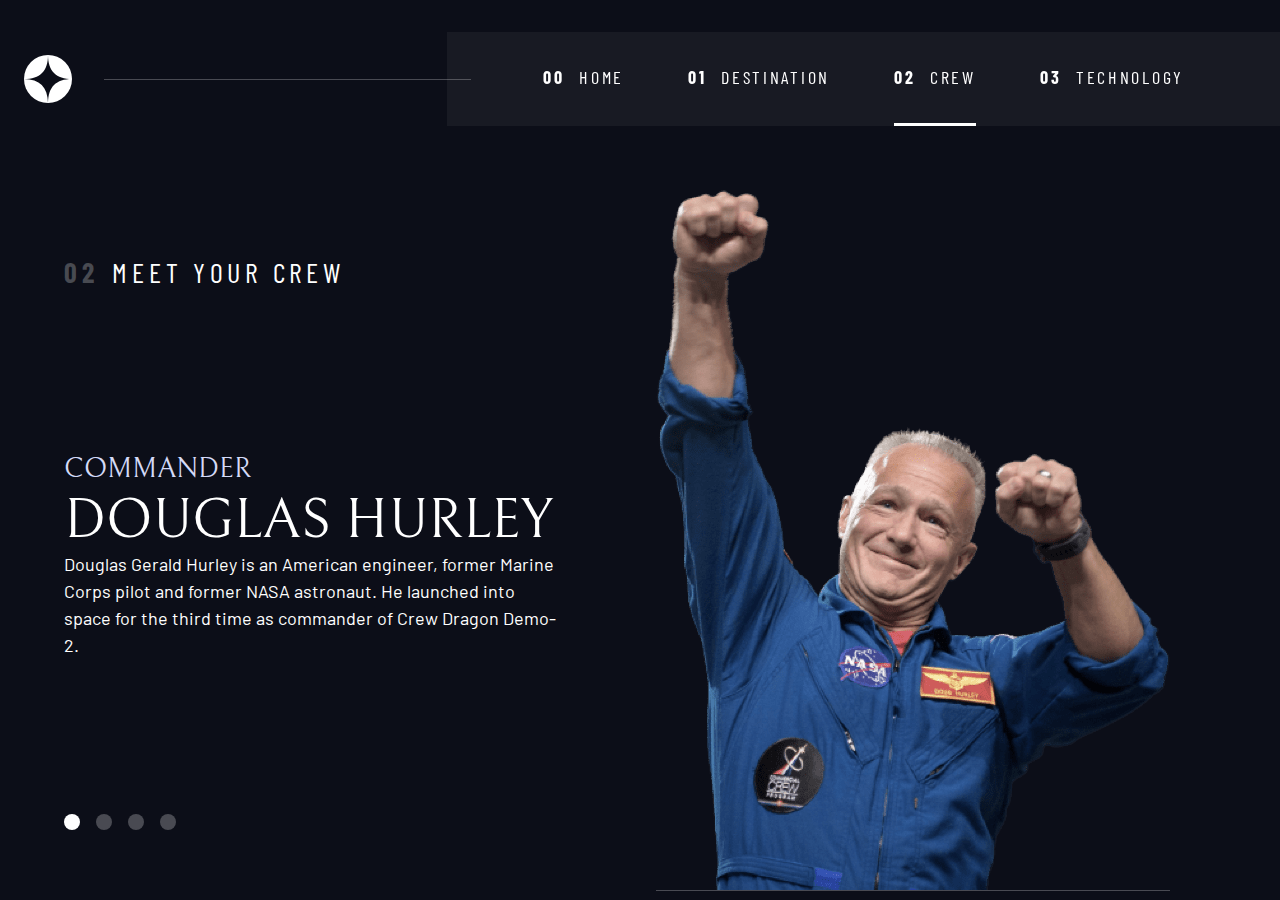
==== crew.html @ 4877530f "Add crew page" ====
<!DOCTYPE html>
<html lang="en">

  <head>
    <meta charset="UTF-8">
    <meta name="viewport" content="width=device-width, initial-scale=1.0">

    <link rel="icon" type="image/png" sizes="32x32" href="./assets/favicon-32x32.png">
    <link rel="stylesheet" href="style.css">
    <script src="./main.js" defer></script>

    <title>Space Tourism</title>
  </head>

  <body class="crew">

    <a class="skip-to-content" href="#main">skip to content</a>
    <header class="primary-header flex">
      <div>
        <img src="./assets/shared/logo.svg" alt="space tourism logo" class="logo">
      </div>

      <button class="mobile-nav-toggle js-mobile-nav-toggle" aria-controls="primary-navigation"
        aria-expanded="false"><span class="sr-only">menu</span></button>

      <nav>
        <ul id="primary-navigation" data-visible="false"
          class="js-primary-navigation primary-navigation underline-indicators flex">
          <li>
            <a href="./index.html" class="uppercase text-white ff-sans-cond letter-spacing-2"><span
                aria-hidden="true">00</span>
              Home</a>
          </li>
          <li>
            <a href="./destination.html" class="uppercase text-white ff-sans-cond letter-spacing-2"><span
                aria-hidden="true">01</span>
              Destination</a>
          </li>
          <li class="active">
            <a href="./crew.html" class="uppercase text-white ff-sans-cond letter-spacing-2"><span
                aria-hidden="true">02</span> Crew</a>
          </li>
          <li>
            <a href="./technology.html" class="uppercase text-white ff-sans-cond letter-spacing-2"><span
                aria-hidden="true">03</span>
              Technology</a>
          </li>
        </ul>
      </nav>
    </header>


    <main id="main" class="grid-container grid-container--crew flow">

      <h1 class="numbered-title"><span aria-hidden="true">02</span>Meet your crew</h1>

      <article class="crew-info">
        <h2 class="text-accent ff-serif fs-500 uppercase">Commander</h2>
        <p class="uppercase ff-serif fs-700">Douglas Hurley</p>
        <p>
          Douglas Gerald Hurley is an American engineer, former Marine Corps pilot
          and former NASA astronaut. He launched into space for the third time as
          commander of Crew Dragon Demo-2.
        </p>
      </article>

      <div class="dot-indicators flex">
        <button aria-selected="true"><span class="sr-only">The Commander</span></button>
        <button aria-selected="false"><span class="sr-only">The Pilot</span></button>
        <button aria-selected="false"><span class="sr-only">The Crew Specialist</span></button>
        <button aria-selected="false"><span class="sr-only">The Crew engineer</span></button>
      </div>

      <img src="./assets/crew/image-douglas-hurley.png" alt="">
    </main>
  </body>

</html>
---- style.css ----
/* fonts import */
@import url('https://fonts.googleapis.com/css2?family=Barlow+Condensed:wght@400;700&family=Bellefair&family=Barlow:wght@400;700&display=swap');


/* -------------------- */
/* Custom Properties    */
/* -------------------- */

:root {

  /* colors */
  --clr-dark: 230 35% 7%;
  --clr-light: 230 70% 90%;
  --clr-white: 0 0% 100%;

  /* font-sizes */
  --fs-900: clamp(5rem, 8vw + 1rem, 9.735rem);
  --fs-800: 3.5rem;
  --fs-700: 1.5rem;
  --fs-600: 1rem;
  --fs-500: 1rem;
  --fs-400: 0.9375rem;
  --fs-300: 1rem;
  --fs-200: 0.875rem;

  /* font-families */
  --ff-serif: "Bellefair", serif;
  --ff-sans-cond: "Barlow Condensed", sans-serif;
  --ff-sans-normal: "Barlow", sans-serif;
}

/* tablet and bigger */
@media (min-width: 35em) {
  :root {
    --fs-800: 5rem;
    --fs-700: 2.5rem;
    --fs-600: 1.5rem;
    --fs-500: 1.25rem;
    --fs-400: 1rem;
  }
}

/* desktop and bigger */
@media (min-width: 45em) {
  :root {
    --fs-800: 6.25rem;
    --fs-700: 3.5rem;
    --fs-600: 2rem;
    --fs-500: 1.75rem;
    --fs-400: 1.125rem;
  }
}


/* -------------------- */
/* Reset                */
/* -------------------- */

/* Box sizing */
*,
*::before,
*::after {
  box-sizing: border-box;
}

/* Reset margins */
body,
h1,
h2,
h3,
h4,
h5,
h6,
p,
figure,
picture {
  margin: 0;
}

/* reset the font-weight tobe normal*/
h1,
h2,
h3,
h4,
h5,
h6,
p {
  font-weight: 400;
}

/* Set up the body */
body {
  font-family: var(--ff-sans-normal);
  font-size: var(--fs-400);
  background-color: hsl(var(--clr-dark));
  color: hsl(var(--clr-white));
  line-height: 1.5;
  min-height: 100vh;

  display: grid;
  grid-template-rows: min-content 1fr;
  /*assume that body have always 2 child, 1 for header and 1 for container*/
  overflow-x: hidden;
}

/* make images easier to work with */
img,
picture {
  max-width: 100%;
  display: block;
}

/* make form elements easier to work with */
input,
button,
textarea,
select {
  font: inherit;
}

/* remove animations for people who turned them off */
@media (prefers-reduced-motion: reduce) {

  *,
  *::before,
  *::after {
    animation-duration: 0.01ms !important;
    animation-iteration-count: 1 !important;
    transition-duration: 0.01ms !important;
    scroll-behavior: auto !important;
  }
}


/* -------------------- */
/* Utility classes      */
/* -------------------- */

.flex {
  display: flex;
  gap: var(--gap, 1rem)
}

.grid {
  display: grid;
  gap: var(--gap, 1rem)
}

.d-block {
  display: block;
}

/* add margin-top except for the first child */
/* we use  * + * instead of :first-child because it is not add any specificity */
.flow>*+* {
  margin-top: var(--flow-space, 1rem);
}

.container {
  padding-inline: 2em;
  margin-inline: auto;
  max-width: 80rem;
}

/* screen reader only */
.sr-only {
  position: absolute;
  width: 1px;
  height: 1px;
  padding: 0;
  margin: -1px;
  overflow: hidden;
  clip: rect(0, 0, 0, 0);
  white-space: nowrap;
  border: 0;
}

/* colors */
.bg-dark {
  background-color: hsl(var(--clr-dark));
}

.bg-accent {
  background-color: hsl(var(--clr-light));
}

.bg-white {
  background-color: hsl(var(--clr-white));
}

.text-dark {
  color: hsl(var(--clr-dark));
}

.text-accent {
  color: hsl(var(--clr-light));
}

.text-white {
  color: hsl(var(--clr-white));
}

/* ========== typography ========== */

.ff-serif {
  font-family: var(--ff-serif);
}

.ff-sans-cond {
  font-family: var(--ff-sans-cond);
}

.ff-sans-normal {
  font-family: var(--ff-sans-normal);
}

.letter-spacing-1 {
  letter-spacing: 4.75px;
}

.letter-spacing-2 {
  letter-spacing: 2.7px;
}

.letter-spacing-3 {
  letter-spacing: 2.35px;
}


.fs-900 {
  font-size: var(--fs-900);
}

.fs-800 {
  font-size: var(--fs-800);
}

.fs-700 {
  font-size: var(--fs-700);
}

.fs-600 {
  font-size: var(--fs-600);
}

.fs-500 {
  font-size: var(--fs-500);
}

.fs-400 {
  font-size: var(--fs-400);
}

.fs-300 {
  font-size: var(--fs-300);
}

.fs-200 {
  font-size: var(--fs-200);
}

.fs-900,
.fs-800,
.fs-700,
.fs-600 {
  line-height: 1.1;
}

.uppercase {
  text-transform: uppercase;
}

.numbered-title {
  font-family: var(--ff-sans-cond);
  font-size: var(--fs-500);
  text-transform: uppercase;
  letter-spacing: 4.72px;
  white-space: nowrap;
}

.numbered-title>span {
  color: hsl(var(--clr-white) / .25);
  margin-right: 0.5em;
  font-weight: 700;
}


/* -------------------- */
/* Components           */
/* -------------------- */

/* ========== skip-to-content component ========== */
.skip-to-content {
  position: absolute;
  background-color: hsl(var(--clr-white));
  color: hsl(var(--clr-dark));
  padding: 0.5rem 1rem;
  transform: translateY(-100%);
  transition: transform 250ms ease;
}

.skip-to-content:focus {
  transform: translateY(0);
}

/* ========== button component ========== */
.large-button {
  position: relative;
  z-index: 1;
  /* creating stacking context. so z-index -1 in the .large-button::after will always on top of .large-button*/
  font-size: 2rem;
  padding: 0 2em;
  aspect-ratio: 1;
  text-decoration: none;
  border-radius: 50%;

  display: inline-grid;
  place-items: center;
}

.large-button::after {
  content: '';
  position: absolute;
  z-index: -1;
  width: 100%;
  height: 100%;
  background-color: hsl(var(--clr-white) / .25);
  border-radius: 50%;
  opacity: 0;
  transition: opacity 500ms linear, transform 750ms ease-in-out;

}

.large-button:hover::after,
.large-button:focus::after {
  opacity: 1;
  transform: scale(1.5);
}

/* ========== primary-header component ========== */
.primary-header {
  justify-content: space-between;
  align-items: center;
}

/* ========== logo component ========== */
.logo {
  margin: 1.5rem;
  cursor: pointer;
}

/* ========== primary-navigation component ========== */
.primary-navigation {
  --gap: clamp(1.5rem, 5vw, 4rem);
  --underline-gap: 2rem;
  list-style: none;
  padding: 0;
  margin: 0;
  background-color: hsl(var(--clr-dark)/0.95);
}

.primary-navigation>* {
  width: max-content;
}

.primary-navigation a {
  text-decoration: none;
}

.primary-navigation a>span {
  font-weight: 700;
  margin-right: 0.5rem;
}

@supports (backdrop-filter: blur(1.5rem)) {
  .primary-navigation {
    background-color: hsl(var(--clr-white)/0.05);
    backdrop-filter: blur(1.5rem);
  }
}

.mobile-nav-toggle {
  display: none;
}

@media (max-width: 35em) {
  .primary-navigation {
    position: fixed;
    z-index: 1000;
    inset: 0 0 0 30%;
    transform: translateX(100%);
    transition: transform 250ms ease-in-out;

    flex-direction: column;
    --gap: 1rem;
    --underline-gap: .5rem;
    padding: min(20rem, 15vh) 2rem;
    margin: 0;
  }

  .primary-navigation[data-visible="true"] {
    transform: translateX(0);
  }

  .primary-navigation.underline-indicators>.active {
    border: 0;
  }

  .mobile-nav-toggle {
    display: block;
    position: absolute;
    z-index: 2000;
    top: 2rem;
    right: 1rem;
    width: 1.5rem;
    aspect-ratio: 1;
    border: none;
    background-color: transparent;
    background-image: url(./assets/shared/icon-hamburger.svg);
    background-repeat: no-repeat;
    background-position: center;
    cursor: pointer;
  }

  .mobile-nav-toggle[aria-expanded="true"] {
    background-image: url(./assets/shared/icon-close.svg);
  }

  .mobile-nav-toggle:focus-visible {
    outline: 2px solid white;
    outline-offset: .25rem;
  }
}

@media (min-width: 35em) and (max-width: 44.999em) {
  .primary-navigation a>span {
    display: none;
  }
}

@media (min-width: 35em) {
  .primary-navigation {
    padding-inline: clamp(3rem, 10vw, 6rem);
  }

  .primary-navigation a {
    padding-block: 2rem;
  }
}

@media (min-width:45em) {
  .primary-header::after {
    content: '';

    order: 1;
    display: block;
    position: relative;
    width: 100%;
    height: 1px;
    margin-right: -2.5rem;
    margin-left: 2.5rem;
    z-index: 2000;
    background-color: hsl(var(--clr-white) / .25);
  }

  .primary-header nav {
    order: 2;
  }

  .primary-navigation {
    margin-block: 2rem;
  }
}

/* ========== underline-indicators component ========== */
.underline-indicators>* {
  padding: var(--underline-gap, 1rem) 0;
  border: 0;
  border-bottom: .2rem solid hsl(var(--clr-white) / 0);
  cursor: pointer;
}

.underline-indicators>*:hover,
.underline-indicators>*:focus {
  border-color: hsl(var(--clr-white) / .5);
}

.underline-indicators>.active,
.underline-indicators>[aria-selected="true"] {
  color: hsl(var(--clr-white));
  border-color: hsl(var(--clr-white));
}

/* ========== tab-list component ========== */
.tab-list {
  --gap: 2rem;
}

.tab-list>* {
  background: transparent;
}

/* ========== dot-indicators component ========== */
.dot-indicators>* {
  cursor: pointer;
  aspect-ratio: 1;
  border: 0;
  border-radius: 50%;
  padding: .5rem;
  background-color: hsl(var(--clr-white) / .25);
}

.dot-indicators>*:hover,
.dot-indicators>*:focus {
  background-color: hsl(var(--clr-white) / .5);
}

.dot-indicators>.active,
.dot-indicators>[aria-selected="true"] {
  background-color: hsl(var(--clr-white) / 1);
}

/* ========== number-indicators component ========== */
.number-indicators>* {
  max-width: fit-content;
  cursor: pointer;
  color: hsl(var(--clr-white) / .50);
  padding: 0 1rem;
  aspect-ratio: 1;

  background-color: transparent;
  border: .2rem solid hsl(var(--clr-white) / .25);
  border-radius: 50%;
}

.number-indicators>*:hover,
.number-indicators>*:focus {
  border-color: hsl(var(--clr-white) / .5);
  color: hsl(var(--clr-white) / .75);
}

.number-indicators>[aria-selected="true"],
.number-indicators>.active {
  background-color: hsl(var(--clr-white));
  color: hsl(var(--clr-dark));
}

/* ------------------------------- */
/* Page specific background        */
/* ------------------------------- */
body {
  background-size: cover;
  background-position: bottom center;
}

/* Home */
.home {
  background-image: url('./assets/home/background-home-mobile.jpg');
}

@media (min-width: 35em) {
  .home {
    background-position: center center;
    background-image: url('./assets/home/background-home-tablet.jpg');
  }
}

@media (min-width: 45em) {
  .home {
    background-image: url('./assets/home/background-home-desktop.jpg');
  }
}

/* ------------------------------- */
/* Layout                          */
/* ------------------------------- */

.grid-container {
  padding-inline: 1rem;
  padding-bottom: 3rem;
  text-align: center;
  display: grid;
  column-gap: var(--container-gap, 2rem);
  place-items: center;
}

.grid-container>* {
  max-width: 50ch;
}

/* ========== destination page layout ========== */
.grid-container--destination {
  --flow-space: 2rem;
  grid-template-areas:
    "title"
    "image"
    "tabs"
    "content"
}

.numbered-title {
  grid-area: title;
}

.grid-container--destination>img {
  grid-area: image;
  max-width: 60%;
}

.grid-container--destination>.tab-list {
  grid-area: tabs;
}

.grid-container--destination>.destination-info {
  grid-area: content;
}

.destination-meta {
  flex-direction: column;
  border-top: 1px solid hsl(var(--clr-white) / .1);
  padding-top: 2rem;
  margin-top: 2rem;
}

.destination-meta p {
  font-size: 1.75rem;
}

@media (min-width: 35em) {
  .numbered-title {
    justify-self: start;
    margin-top: 2rem;
  }

  .destination-meta {
    flex-direction: row;
    justify-content: space-evenly;
  }
}

/* 45 * 16 = 720 */
@media (min-width: 45em) {
  .grid-container {
    text-align: left;
    grid-template-columns: minmax(1rem, 1fr) repeat(2, minmax(0, 40rem)) minmax(1rem, 1fr);
  }

  .grid-container--home {
    align-items: end;
    padding-bottom: max(6rem, 20vh);
  }

  .grid-container--home>*:first-child {
    grid-column: 2;
  }

  .grid-container--home>*:last-child {
    grid-column: 3;
  }


  .grid-container--destination {
    justify-items: start;
    align-content: start;
    grid-template-areas:
      ". title title ."
      ". image tabs ."
      ". image content .";
  }

  .grid-container--destination>img {
    max-width: 90%;
  }

  .destination-meta {
    justify-content: start;
    --gap: min(4rem, 5vw);
  }
}

/* ========== crew page layout ========== */
.grid-container--crew {
  --flow-space: 2rem;
  grid-template-areas:
    "title"
    "image"
    "tabs"
    "content";

  align-content: start;
}

.grid-container--crew>.dot-indicators {
  grid-area: tabs;
}

.grid-container--crew>.crew-info {
  grid-area: content;
}

.grid-container--crew>img {
  grid-area: image;
  max-width: 60%;
  border-bottom: 1px solid hsl(var(--clr-white) / .25);
}

@media (min-width: 35em) {
  .grid-container--crew {
    padding-bottom: 0;
    --flow-space: 2rem;
    grid-template-areas:
      "title"
      "content"
      "tabs"
      "image";
  }
}

@media (min-width: 45em) {
  .grid-container--crew {
    /* see grid-template settings for general .grid-container @media min-width 45em */
    grid-template-areas:
      ". title image ."
      ". content image ."
      ". tabs image .";

    justify-items: start;
  }

  .grid-container--crew>img {
    max-width: 100%;
  }
}
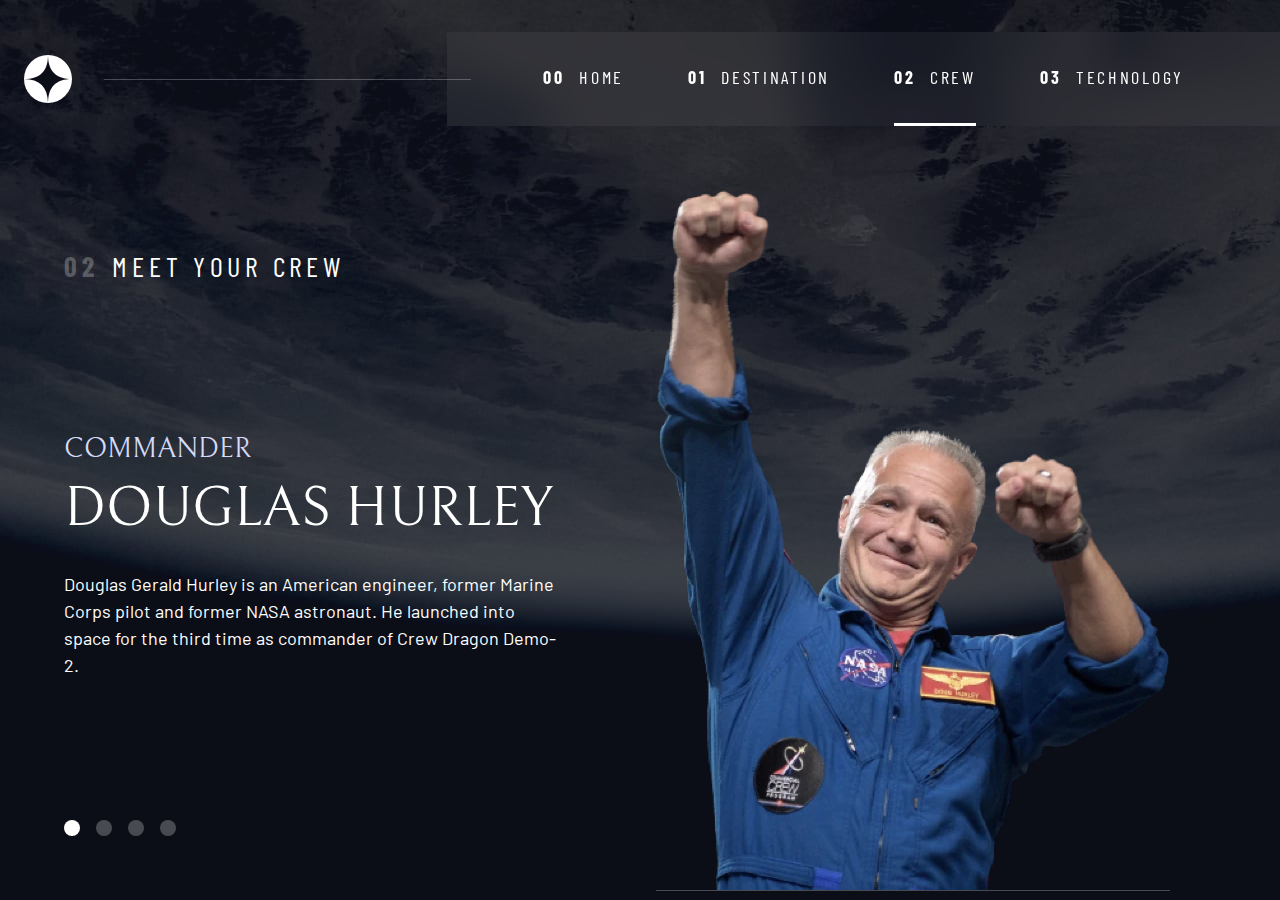
==== commit 54c2aa9b: "Add support to webp type image" ====
--- a/crew.html
+++ b/crew.html
@@ -54,9 +54,11 @@
 
       <h1 class="numbered-title"><span aria-hidden="true">02</span>Meet your crew</h1>
 
-      <article class="crew-info">
-        <h2 class="text-accent ff-serif fs-500 uppercase">Commander</h2>
-        <p class="uppercase ff-serif fs-700">Douglas Hurley</p>
+      <article class="crew-info flow">
+        <header class="flow flow--space-sm">
+          <h2 class="text-accent ff-serif fs-500 uppercase">Commander</h2>
+          <p class="uppercase ff-serif fs-700">Douglas Hurley</p>
+        </header>
         <p>
           Douglas Gerald Hurley is an American engineer, former Marine Corps pilot
           and former NASA astronaut. He launched into space for the third time as
@@ -71,7 +73,10 @@
         <button aria-selected="false"><span class="sr-only">The Crew engineer</span></button>
       </div>
 
-      <img src="./assets/crew/image-douglas-hurley.png" alt="">
+      <picture class="image">
+        <source srcset="./assets/crew/image-douglas-hurley.webp" type="image/webp">
+        <img src="./assets/crew/image-douglas-hurley.png" alt="Douglas Hurley">
+      </picture>
     </main>
   </body>
 
--- a/style.css
+++ b/style.css
@@ -154,6 +154,10 @@
 /* we use  * + * instead of :first-child because it is not add any specificity */
 .flow>*+* {
   margin-top: var(--flow-space, 1rem);
+}
+
+.flow--space-sm {
+  --flow-space: .5rem;
 }
 
 .container {
@@ -571,6 +575,42 @@
   }
 }
 
+/* Destination */
+.destination {
+  background-image: url('./assets/destination/background-destination-mobile.jpg');
+}
+
+@media (min-width: 35em) {
+  .destination {
+    background-position: center center;
+    background-image: url('./assets/destination/background-destination-tablet.jpg');
+  }
+}
+
+@media (min-width: 45em) {
+  .destination {
+    background-image: url('./assets/destination/background-destination-desktop.jpg');
+  }
+}
+
+/* Crew */
+.crew {
+  background-image: url('./assets/crew/background-crew-mobile.jpg');
+}
+
+@media (min-width: 35em) {
+  .crew {
+    background-position: center center;
+    background-image: url('./assets/crew/background-crew-tablet.jpg');
+  }
+}
+
+@media (min-width: 45em) {
+  .crew {
+    background-image: url('./assets/crew/background-crew-desktop.jpg');
+  }
+}
+
 /* ------------------------------- */
 /* Layout                          */
 /* ------------------------------- */
@@ -602,7 +642,7 @@
   grid-area: title;
 }
 
-.grid-container--destination>img {
+.grid-container--destination>.image {
   grid-area: image;
   max-width: 60%;
 }
@@ -668,7 +708,7 @@
       ". image content .";
   }
 
-  .grid-container--destination>img {
+  .grid-container--destination>.image {
     max-width: 90%;
   }
 
@@ -698,7 +738,7 @@
   grid-area: content;
 }
 
-.grid-container--crew>img {
+.grid-container--crew>.image {
   grid-area: image;
   max-width: 60%;
   border-bottom: 1px solid hsl(var(--clr-white) / .25);
@@ -727,7 +767,7 @@
     justify-items: start;
   }
 
-  .grid-container--crew>img {
+  .grid-container--crew>.image {
     max-width: 100%;
   }
 }